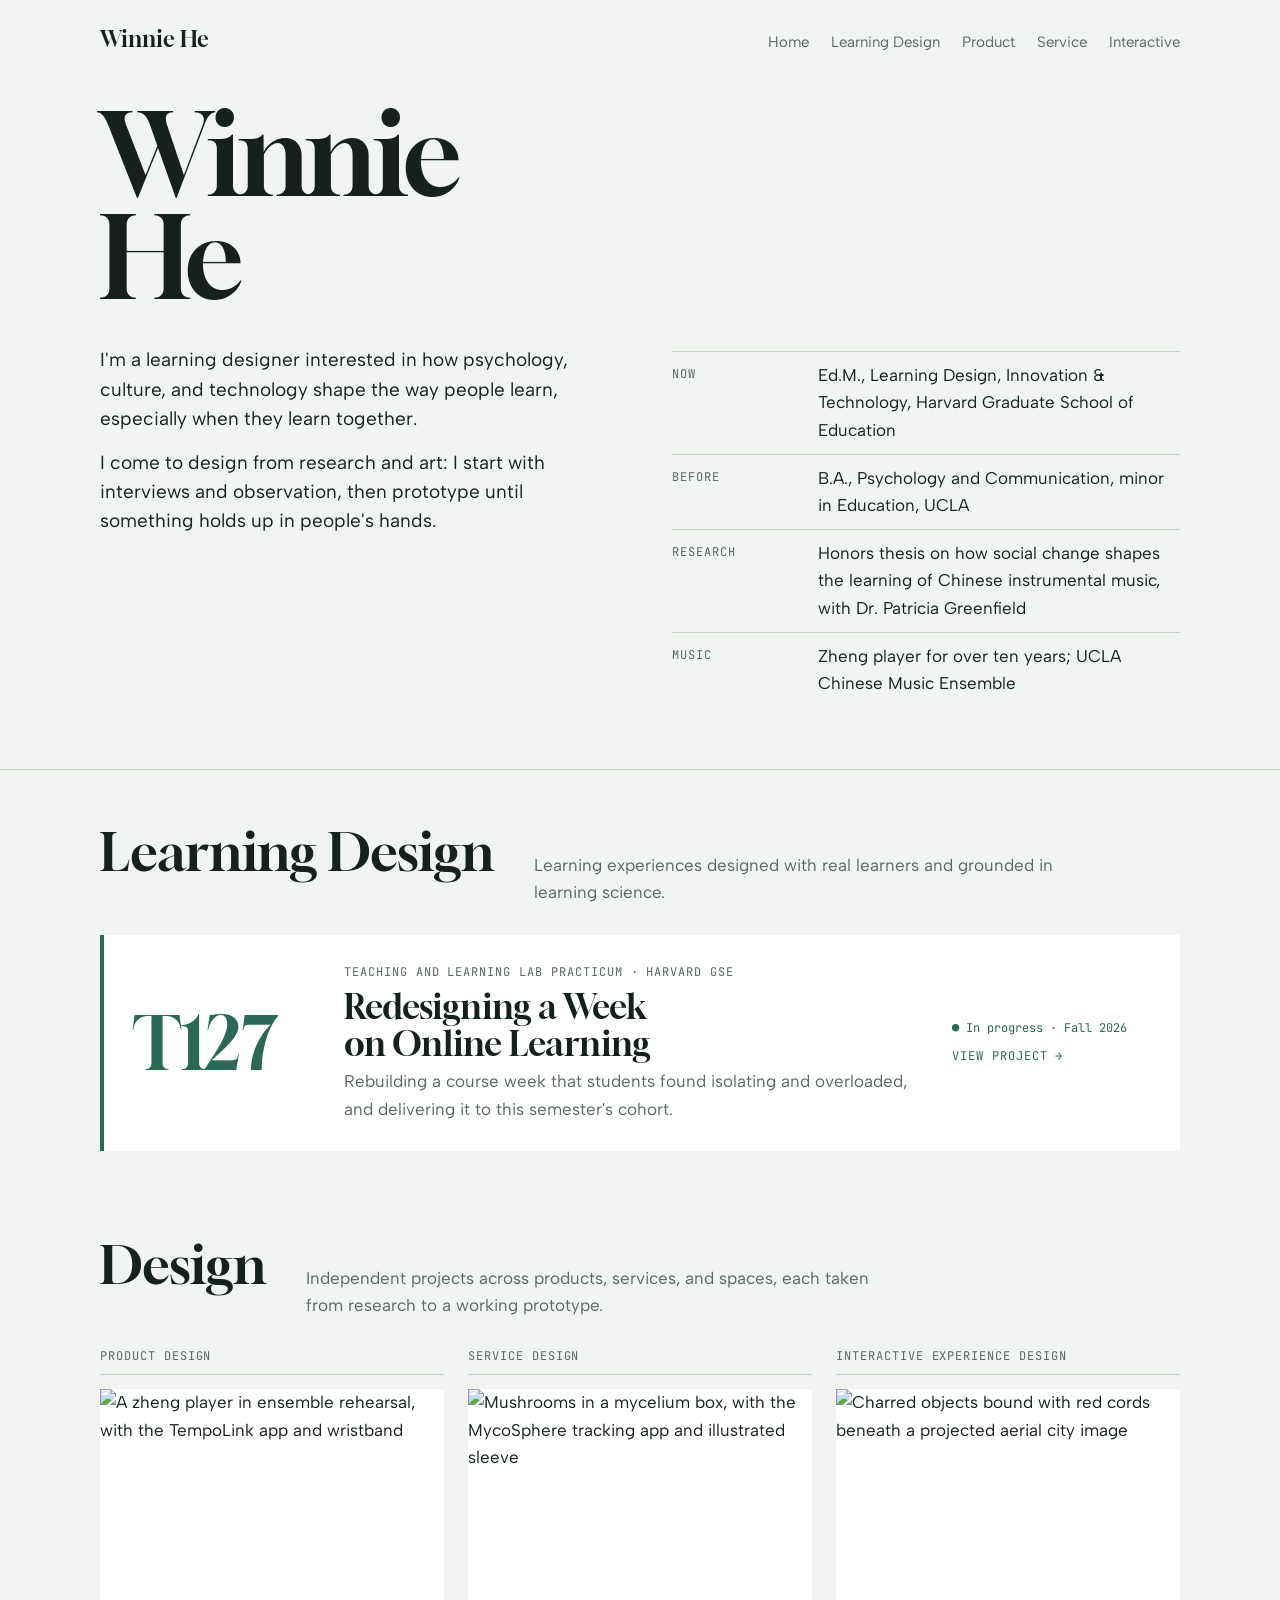
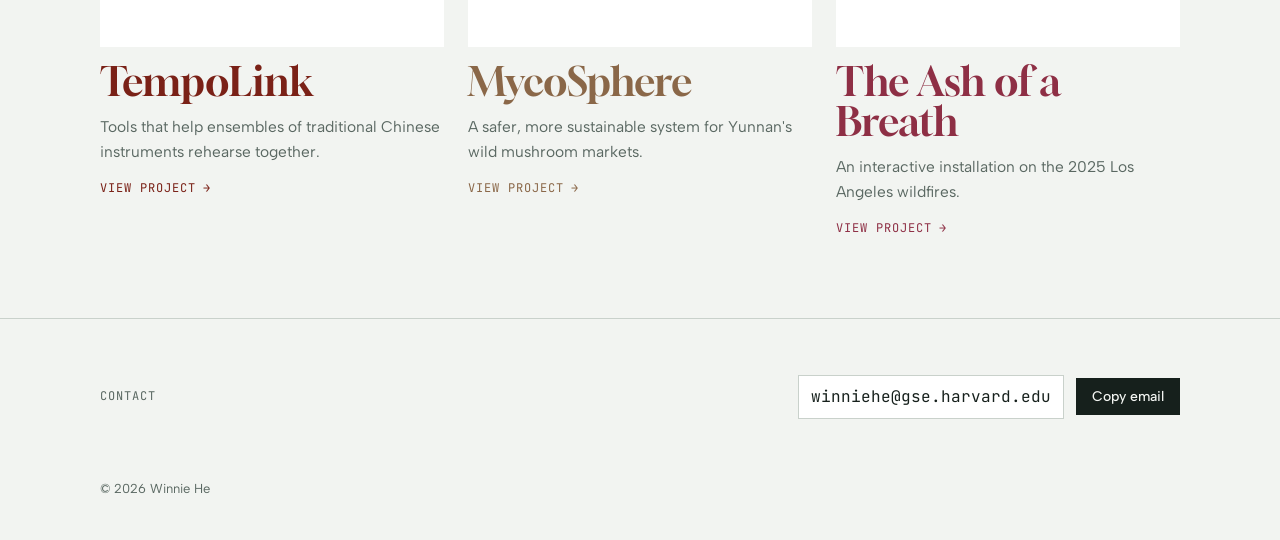
==== index.html @ 7142390e "Add files via upload" ====
<!doctype html>
<html lang="en">
<head>
<meta charset="utf-8">
<meta name="viewport" content="width=device-width, initial-scale=1, viewport-fit=cover">
<title>Winnie He</title>
<meta name="claude:viewport-fit-sides" content="cover">
<link rel="preconnect" href="https://fonts.googleapis.com">
<link rel="preconnect" href="https://fonts.gstatic.com" crossorigin>
<link rel="stylesheet" href="https://fonts.googleapis.com/css2?family=Gloock&family=Albert+Sans:ital,wght@0,400;0,500;0,600;1,400&family=JetBrains+Mono:wght@400;500&display=swap">
<style>body{margin:0} [hidden]{display:none!important}</style>
<style>
/* Layout: home = small headshot beside the name, intro in two columns, then three project tiles; each tile opens its own project page (hash views). */
:root {
  --bg: #F2F4F1;
  --surface: #FFFFFF;
  --fg: #16201C;
  --muted: #5A6862;
  --line: #C9D1CB;
  --accent: #2C6857;
  --rose: #8C3A2C;
  --tempo: #7A2117;
  --ash: #8E2F45;
  --myco: #8A6748;
  --display: "Gloock", "Bodoni 72", Didot, Georgia, serif;
  --body: "Albert Sans", "Helvetica Neue", Arial, sans-serif;
  --mono: "JetBrains Mono", ui-monospace, Menlo, monospace;
  --cjk: "Noto Serif SC", "Songti SC", "STSong", serif;
}
@media (prefers-color-scheme: dark) {
  :root:not([data-theme="light"]) {
    --bg: #111614; --surface: #18201D; --fg: #E5EBE7; --muted: #9AA8A1; --line: #34413B;
    --accent: #7DC2AA; --rose: #D98A74; --tempo: #E0806F; --ash: #E08AA0; --myco: #D2AE8C; color-scheme: dark;
  }
}
:root[data-theme="dark"] {
  --bg: #111614; --surface: #18201D; --fg: #E5EBE7; --muted: #9AA8A1; --line: #34413B;
  --accent: #7DC2AA; --rose: #D98A74; --tempo: #E0806F; --ash: #E08AA0; --myco: #D2AE8C; color-scheme: dark;
}
* { box-sizing: border-box; }
body { background: var(--bg); color: var(--fg); font-family: var(--body); font-size: 17px; line-height: 1.6; -webkit-font-smoothing: antialiased; }
a { color: inherit; text-decoration-color: var(--line); text-underline-offset: 3px; }
a:hover { text-decoration-color: currentColor; }
:focus-visible { outline: 2px solid var(--accent); outline-offset: 3px; border-radius: 2px; }
img { display: block; max-width: 100%; }
.wrap { max-width: 1160px; margin: 0 auto; padding-left: max(16px, env(safe-area-inset-left, 0px)); padding-right: max(16px, env(safe-area-inset-right, 0px)); }
@media (min-width: 720px) { .wrap { padding-left: max(40px, env(safe-area-inset-left, 0px)); padding-right: max(40px, env(safe-area-inset-right, 0px)); } }
.wrap.wide { max-width: 1440px; }
.label { font-family: var(--mono); font-size: 12px; letter-spacing: .08em; text-transform: uppercase; color: var(--muted); }
.tempo { --case: var(--tempo); }
.ash { --case: var(--ash); }
.myco { --case: var(--myco); }

header.top { padding-block: 22px; }
header.top .wrap { display: flex; justify-content: space-between; align-items: baseline; gap: 16px; flex-wrap: wrap; }
.mark { font-family: var(--display); font-size: 22px; text-decoration: none; }
nav { display: flex; gap: 22px; flex-wrap: wrap; }
nav a { font-size: 15px; text-decoration: none; color: var(--muted); }
nav a:hover { color: var(--fg); }

/* ---------- home ---------- */
.intro { padding-block: 24px 72px; }
.name-row { --h1: clamp(56px, 11vw, 112px); display: flex; align-items: center; gap: clamp(18px, 3vw, 36px); }
.name-row h1 { font-size: var(--h1); }
.intro-grid { display: grid; grid-template-columns: 1fr; gap: 8px 64px; margin-top: 36px; }
@media (min-width: 900px) { .intro-grid { grid-template-columns: 1fr 1fr; align-items: start; } }
.intro-grid > * { min-width: 0; }
h1 { font-family: var(--display); font-weight: 400; font-size: clamp(56px, 11vw, 112px); line-height: .92; letter-spacing: -.02em; margin: 0; }
.bio { margin: 0; max-width: 56ch; font-size: 19px; line-height: 1.55; }
.bio p { margin: 0 0 14px; }
.facts-mini { list-style: none; padding: 0; margin: 6px 0 0; display: grid; gap: 10px; max-width: 620px; }
.facts-mini li { display: grid; grid-template-columns: 1fr; gap: 2px; padding-top: 10px; border-top: 1px solid var(--line); }
@media (min-width: 600px) { .facts-mini li { grid-template-columns: 130px 1fr; gap: 16px; } }
.facts-mini .label { padding-top: 3px; }

.projects { padding-block: 56px 80px; border-top: 1px solid var(--line); }
.projects + .projects { border-top: 0; padding-top: 8px; }
.group-head { display: grid; grid-template-columns: 1fr; gap: 6px 40px; margin-bottom: 28px; align-items: baseline; }
@media (min-width: 900px) { .group-head { grid-template-columns: auto 1fr; } }
.gh { font-family: var(--display); font-weight: 400; font-size: clamp(36px, 5vw, 52px); line-height: 1; margin: 0; }
.group-head p { margin: 0; color: var(--muted); max-width: 52ch; }
.cat { font-family: var(--mono); font-size: 12px; letter-spacing: .08em; text-transform: uppercase; color: var(--muted); padding-bottom: 8px; border-bottom: 1px solid var(--line); }
.ld { --case: var(--accent); }
.ld-card { --case: var(--accent); display: grid; grid-template-columns: 1fr; gap: 14px 32px; padding: 28px; background: var(--surface); border-left: 4px solid var(--accent); text-decoration: none; }
@media (min-width: 900px) { .ld-card { grid-template-columns: 180px 1fr 200px; align-items: center; } }
.ld-code { font-family: var(--display); font-size: clamp(48px, 6vw, 72px); line-height: 1; color: var(--accent); }
.ld-main { display: flex; flex-direction: column; gap: 6px; min-width: 0; }
.ld-title { font-family: var(--display); font-size: clamp(26px, 3vw, 34px); line-height: 1.1; text-wrap: balance; }
.ld-sub { color: var(--muted); max-width: 56ch; }
.ld-side { display: flex; flex-direction: column; gap: 8px; }
.ld-card .go { font-family: var(--mono); font-size: 12px; letter-spacing: .08em; text-transform: uppercase; color: var(--accent); }
.ld-card:hover .ld-title { text-decoration: underline; text-decoration-thickness: 1px; text-underline-offset: 5px; }
.status { font-family: var(--mono); font-size: 12px; color: var(--accent); }
.deliv { display: grid; grid-template-columns: 1fr; gap: 12px; margin: 0 0 56px; }
@media (min-width: 720px) { .deliv { grid-template-columns: repeat(3, 1fr); } }
.deliv div { background: var(--surface); border-top: 3px solid var(--accent); padding: 20px; }
.deliv b { display: block; font-family: var(--display); font-weight: 400; font-size: 24px; margin: 4px 0 6px; }
.deliv p { margin: 0; color: var(--muted); font-size: 15px; }
.posts { list-style: none; padding: 0; margin: 16px 0 0; display: grid; gap: 0; border-top: 1px solid var(--line); max-width: 760px; }
.posts li { display: grid; grid-template-columns: 1fr; gap: 4px 20px; padding-block: 16px; border-bottom: 1px solid var(--line); align-items: baseline; }
@media (min-width: 720px) { .posts li { grid-template-columns: 130px 1fr auto; } }
.post-title { font-weight: 500; }
.post-link { font-weight: 500; color: var(--accent); white-space: nowrap; }
.post-link.pending { color: var(--muted); font-weight: 400; font-size: 14px; }
.post-cards { display: grid; grid-template-columns: repeat(auto-fit, minmax(230px, 1fr)); gap: 16px; max-width: 1040px; }
.essay { max-width: 66ch; font-size: 18px; line-height: 1.7; }
.essay p { margin: 0 0 20px; }
.post-card { display: flex; flex-direction: column; gap: 10px; padding: 22px; background: var(--surface); border-top: 3px solid var(--accent); text-decoration: none; min-width: 0; }
.pc-title { font-family: var(--display); font-size: 24px; line-height: 1.2; text-wrap: balance; }
.pc-go { margin-top: auto; padding-top: 6px; font-family: var(--mono); font-size: 12px; letter-spacing: .08em; text-transform: uppercase; color: var(--accent); }
.post-card:hover .pc-title { text-decoration: underline; text-decoration-thickness: 1px; text-underline-offset: 4px; }
.table-wrap { overflow-x: auto; margin: 6px 0 16px; max-width: 820px; }
.tbl { width: 100%; border-collapse: collapse; font-size: 15.5px; }
.tbl th { text-align: left; font-family: var(--mono); font-weight: 500; font-size: 11.5px; letter-spacing: .08em; text-transform: uppercase; color: var(--muted); padding: 8px 12px 8px 0; border-bottom: 1px solid var(--fg); }
.tbl td { padding: 10px 16px 10px 0; border-bottom: 1px solid var(--line); vertical-align: top; }
.tbl td:last-child { padding-right: 0; }
.tbl tr.total td { font-weight: 600; border-bottom: 0; }
.tbl td:nth-child(2) { font-variant-numeric: tabular-nums; }
.quote { font-family: var(--display); font-size: clamp(22px, 2.6vw, 28px); line-height: 1.35; margin: 8px 0 18px; max-width: 34ch; color: var(--accent); }
.tiles { display: grid; grid-template-columns: 1fr; gap: 28px; }
@media (min-width: 720px) { .tiles { grid-template-columns: repeat(3, 1fr); gap: 24px; } }
.tile { text-decoration: none; display: flex; flex-direction: column; gap: 14px; min-width: 0; }
.tile .ph { overflow: hidden; background: var(--surface); }
.tile img { width: 100%; aspect-ratio: 4 / 3; object-fit: cover; transition: transform .5s ease; }
.tile:hover img { transform: scale(1.03); }
.tile h2 { font-family: var(--display); font-weight: 400; font-size: clamp(30px, 3.4vw, 40px); line-height: 1; margin: 0; color: var(--case); }
.tile p { margin: 0; color: var(--muted); font-size: 15.5px; }
.tile .go { font-family: var(--mono); font-size: 12px; letter-spacing: .08em; text-transform: uppercase; color: var(--case); }

.contact { padding-block: 56px 40px; border-top: 1px solid var(--line); }
.contact .wrap { display: flex; flex-wrap: wrap; justify-content: space-between; align-items: center; gap: 16px; }
.mail { display: flex; flex-wrap: wrap; align-items: center; gap: 12px; }
.mail code { font-family: var(--mono); font-size: 16px; user-select: all; background: var(--surface); padding: 8px 12px; border: 1px solid var(--line); overflow-wrap: anywhere; }
button.copy { font: 500 14px var(--body); color: var(--bg); background: var(--fg); border: 0; padding: 10px 16px; cursor: pointer; }
button.copy:hover { background: var(--accent); }
footer { padding-block: 20px 40px; color: var(--muted); font-size: 13px; }

/* ---------- project pages ---------- */
.project { padding-block: 8px 72px; }
.back { display: inline-block; margin-bottom: 28px; font-size: 15px; color: var(--muted); text-decoration: none; }
.back:hover { color: var(--fg); }
.p-head { display: grid; grid-template-columns: 1fr; gap: 24px; margin-bottom: 36px; }
@media (min-width: 900px) { .p-head { grid-template-columns: 1.3fr 1fr; gap: 56px; align-items: end; } }
.p-head h2 { font-family: var(--display); font-weight: 400; font-size: clamp(52px, 9vw, 100px); line-height: .95; letter-spacing: -.01em; margin: 0 0 18px; color: var(--case); }
.p-head .lede { font-size: 21px; line-height: 1.45; margin: 0; max-width: 36ch; text-wrap: balance; }
.meta { display: grid; grid-template-columns: 1fr 1fr; gap: 16px 24px; margin: 0; }
.meta div { border-top: 1px solid var(--line); padding-top: 10px; }
.meta dt { font-family: var(--mono); font-size: 11.5px; letter-spacing: .08em; text-transform: uppercase; color: var(--muted); }
.meta dd { margin: 2px 0 0; font-size: 15.5px; }
.cover { margin: 0 0 56px; }
.cover img { width: 100%; aspect-ratio: 16 / 9; object-fit: cover; }
.chapter { display: grid; grid-template-columns: 1fr; gap: 20px; padding-block: 36px; border-top: 1px solid var(--line); }
@media (min-width: 900px) { .chapter { grid-template-columns: 220px 1fr; gap: 40px; } }
.chapter h3 { font-family: var(--mono); font-weight: 500; font-size: 13px; letter-spacing: .08em; text-transform: uppercase; color: var(--case); margin: 4px 0 0; }
.chapter .body { min-width: 0; }
.chapter p { margin: 0 0 14px; max-width: 64ch; }
.chapter ul { margin: 0 0 14px; padding-left: 20px; max-width: 64ch; }
.chapter li { margin-bottom: 6px; }
.figs { display: grid; grid-template-columns: 1fr; gap: 12px; margin-top: 20px; }
@media (min-width: 640px) { .figs.two { grid-template-columns: 1fr 1fr; } }
.figs figure { margin: 0; min-width: 0; }
.figs img { width: 100%; height: auto; background: var(--surface); }
.figs figcaption { font-size: 13px; color: var(--muted); margin-top: 6px; }
.spreads { display: grid; gap: clamp(12px, 2vw, 24px); margin: 0 calc(-1 * clamp(0px, 3vw, 40px)); }
.spread { display: block; padding: 0; border: 0; background: var(--surface); cursor: zoom-in; box-shadow: 0 1px 0 var(--line); }
.spread img { width: 100%; height: auto; }
.zoom-hint { margin: 14px 0 48px; font-size: 13px; color: var(--muted); }
.lightbox { position: fixed; inset: 0; z-index: 50; background: rgba(10, 14, 12, .94); overflow: auto; cursor: zoom-out;
  padding: max(16px, env(safe-area-inset-top, 0px)) max(16px, env(safe-area-inset-right, 0px)) max(16px, env(safe-area-inset-bottom, 0px)) max(16px, env(safe-area-inset-left, 0px)); }
.lightbox img { display: block; width: auto; max-width: none; height: auto; min-width: 100%; margin: 0 auto; }
@media (min-width: 1400px) { .lightbox img { min-width: 0; max-width: 100%; } }
.lightbox .close { position: fixed; top: calc(12px + env(safe-area-inset-top, 0px)); right: calc(12px + env(safe-area-inset-right, 0px)); font: 500 14px var(--body); color: #fff; background: rgba(255,255,255,.12); border: 0; padding: 8px 14px; cursor: pointer; }
.next { display: flex; justify-content: space-between; gap: 16px; flex-wrap: wrap; padding-top: 32px; border-top: 1px solid var(--line); }
.next a { text-decoration: none; }
.next .label { display: block; }
.next b { font-family: var(--display); font-weight: 400; font-size: 28px; color: var(--case); }
.more { display: inline-block; margin-top: 4px; font-weight: 500; color: var(--case); }
</style>
</head>
<body>
<header class="top">
  <div class="wrap">
    <a class="mark" href="#home">Winnie He</a>
    <nav aria-label="Sections">
      <a href="#home">Home</a>
      <a href="#t127">Learning Design</a>
      <a href="tempolink.html">Product</a>
      <a href="mycosphere.html">Service</a>
      <a href="ash.html">Interactive</a>
    </nav>
  </div>
</header>

<main>
<!-- HOME -->
<div data-view="home">
  <section class="intro">
    <div class="wrap">
      <div class="name-row">
        <h1>Winnie<br>He</h1>
      </div>
      <div class="intro-grid">
        <div class="bio">
          <p>I'm a learning designer interested in how psychology, culture, and technology shape the way people learn, especially when they learn together.</p>
          <p>I come to design from research and art: I start with interviews and observation, then prototype until something holds up in people's hands.</p>
        </div>
        <ul class="facts-mini">
          <li><span class="label">Now</span><span>Ed.M., Learning Design, Innovation &amp; Technology, Harvard Graduate School of Education</span></li>
          <li><span class="label">Before</span><span>B.A., Psychology and Communication, minor in Education, UCLA</span></li>
          <li><span class="label">Research</span><span>Honors thesis on how social change shapes the learning of Chinese instrumental music, with Dr. Patricia Greenfield</span></li>
          <li><span class="label">Music</span><span>Zheng player for over ten years; UCLA Chinese Music Ensemble</span></li>
        </ul>
      </div>
    </div>
  </section>

  <section class="projects" id="learning">
    <div class="wrap">
      <div class="group-head">
        <h2 class="gh">Learning Design</h2>
        <p>Learning experiences designed with real learners and grounded in learning science.</p>
      </div>
      <a class="ld-card" href="#t127">
        <span class="ld-code">T127</span>
        <span class="ld-main">
          <span class="label">Teaching and Learning Lab Practicum · Harvard GSE</span>
          <span class="ld-title">Redesigning a Week on Online Learning</span>
          <span class="ld-sub">Rebuilding a course week that students found isolating and overloaded, and delivering it to this semester's cohort.</span>
        </span>
        <span class="ld-side"><span class="status">● In progress · Fall 2026</span><span class="go">View project →</span></span>
      </a>
    </div>
  </section>

  <section class="projects" id="design">
    <div class="wrap">
      <div class="group-head">
        <h2 class="gh">Design</h2>
        <p>Independent projects across products, services, and spaces, each taken from research to a working prototype.</p>
      </div>
      <div class="tiles">
        <a class="tile tempo" href="tempolink.html">
          <span class="cat">Product Design</span>
          <div class="ph"><img src="img/card-tempo.jpg" alt="A zheng player in ensemble rehearsal, with the TempoLink app and wristband"></div>
          <h2>TempoLink</h2>
          <p>Tools that help ensembles of traditional Chinese instruments rehearse together.</p>
          <span class="go">View project →</span>
        </a>
        <a class="tile myco" href="mycosphere.html">
          <span class="cat">Service Design</span>
          <div class="ph"><img src="img/card-myco.jpg" alt="Mushrooms in a mycelium box, with the MycoSphere tracking app and illustrated sleeve"></div>
          <h2>MycoSphere</h2>
          <p>A safer, more sustainable system for Yunnan's wild mushroom markets.</p>
          <span class="go">View project →</span>
        </a>
        <a class="tile ash" href="ash.html">
          <span class="cat">Interactive Experience Design</span>
          <div class="ph"><img src="img/card-ash.jpg" alt="Charred objects bound with red cords beneath a projected aerial city image"></div>
          <h2>The Ash of a Breath</h2>
          <p>An interactive installation on the 2025 Los Angeles wildfires.</p>
          <span class="go">View project →</span>
        </a>
      </div>
    </div>
  </section>
</div>

<!-- T127 -->
<article class="project ld" data-view="t127" hidden>
  <div class="wrap">
    <a class="back" href="#home">← All projects</a>
    <div class="p-head">
      <div>
        <span class="label">Learning Design · T127 Teaching and Learning Lab Practicum</span>
        <h2 style="margin-top:12px">Redesigning a Week on Online Learning</h2>
        <p class="lede">Rebuilding a course week that past students found isolating and overloaded, then delivering it to this semester's cohort.</p>
      </div>
      <dl class="meta">
        <div><dt>Partner</dt><dd>Bill Wisser, Director, HGSE Teaching and Learning Lab</dd></div>
        <div><dt>Status</dt><dd>In progress, Fall 2026</dd></div>
        <div><dt>My focus</dt><dd>Learning design and user research</dd></div>
        <div><dt>Frameworks</dt><dd>Backward design, Community of Inquiry</dd></div>
      </dl>
    </div>

    <div class="deliv" aria-label="Capstone components">
      <div><span class="label">Capstone product</span><b>Coming December</b><p>The redesigned week as delivered to students.</p></div>
      <div><span class="label">Written analysis</span><b>Coming December</b><p>Audience, outcomes, design process, theory, and assessment plan.</p></div>
      <div><span class="label">Gallery walk</span><b>Coming December</b><p>A short public presentation of the work.</p></div>
    </div>

    <section class="chapter">
      <h3>The problem</h3>
      <div class="body">
        <p>T127 is a practicum in learning design. One of its weeks, on designing for online learning, runs fully online and asynchronous. Feedback from past students was consistent: the week didn't support learning in community, and its tasks took far longer than expected. Our team was asked to redesign it and deliver the new version this semester.</p>
      </div>
    </section>

    <section class="chapter">
      <h3>Research</h3>
      <div class="body">
        <p>Before changing anything, I interviewed three learning designers: the week's original designer, a learning designer with a background in learning analytics and AI, and a designer who leads first meetings with faculty.</p>
        <ul>
          <li>The original design assumed students had more time than they did. Several layers of design and reflection stacked into overload, even though each one had a reason to be there.</li>
          <li>Backward design works as a home base: start from outcomes, map activities back to them, and cut what doesn't serve them. More work is not more rigor.</li>
          <li>Our learners are adults with jobs and families, so workload and cognitive load are design decisions from the first draft.</li>
          <li>Build a workable first version with the learning goal as the north star, then add layers.</li>
        </ul>
      </div>
    </section>

    <section class="chapter" id="audience-link">
      <h3>Audience analysis</h3>
      <div class="body">
        <div class="post-cards">
          <a class="post-card" href="#t127-audience">
            <span class="label">Design document</span>
            <span class="pc-title">Who this week is for, and what that means for the design</span>
            <span class="pc-go">Read →</span>
          </a>
        </div>
      </div>
    </section>

    <section class="chapter" id="documents">
      <h3>Project documents</h3>
      <div class="body">
        <p>Working documents from the team's shared course site. Opening them requires a Harvard login.</p>
        <ul class="posts">
          <li>
            <span class="label">Charter</span>
            <span class="post-title">Digital Learning Week Project Charter</span>
            <a class="post-link" href="https://hu.sharepoint.com/:w:/r/sites/T127Fall26/_layouts/15/Doc.aspx?sourcedoc=%7B1F0F2C24-C784-4703-BD42-4834E50800F6%7D&amp;file=T127%20Digital%20Learning%20Week%20Project%20Charter.docx&amp;action=default&amp;mobileredirect=true" target="_blank" rel="noopener">Open ↗</a>
          </li>
          <li>
            <span class="label">Design</span>
            <span class="post-title">Flow of Learning</span>
            <a class="post-link" href="https://hu.sharepoint.com/:w:/r/sites/T127Fall26/_layouts/15/Doc.aspx?sourcedoc=%7BABB16300-E840-44A1-B2CE-820667F26F1A%7D&amp;file=Flow%20of%20Learning.docx&amp;fromShare=true&amp;action=default&amp;mobileredirect=true" target="_blank" rel="noopener">Open ↗</a>
          </li>
          <li>
            <span class="label">Process</span>
            <span class="post-title">Redesign Rolling Agenda</span>
            <a class="post-link" href="https://hu.sharepoint.com/:w:/r/sites/T127Fall26/_layouts/15/Doc.aspx?sourcedoc=%7B8DB93B89-CF27-4F6C-84A2-28B10AB26090%7D&amp;file=T127%20Redesign%20Rolling%20Agenda%20Fall%2026.docx&amp;action=default&amp;mobileredirect=true" target="_blank" rel="noopener">Open ↗</a>
          </li>
        </ul>
      </div>
    </section>

    <section class="chapter" id="reflections">
      <h3>Reflective posts</h3>
      <div class="body">
        <div class="post-cards">
          <a class="post-card" href="https://docs.google.com/document/d/1HExhpw1SzUzSwxORUlbVFDjFrxBkDbgep9gOI4eu7BY/edit?tab=t.0" target="_blank" rel="noopener">
            <span class="label">Reflective Post 1 · Sep 2026</span>
            <span class="pc-title">Designing “learning to drive” through constructionism</span>
            <span class="pc-go">Read ↗</span>
          </a>
          <a class="post-card" href="https://docs.google.com/document/d/1x589tGr-N7tZaMbv5h8p2p5WW-Zu-D6udyXRt8vTvkg/edit?tab=t.0" target="_blank" rel="noopener">
            <span class="label">Reflective Post 2 · Oct 2026</span>
            <span class="pc-title">Every activity needs a purpose, and the week still has to fit</span>
            <span class="pc-go">Read ↗</span>
          </a>
          <a class="post-card" href="#t127-post3">
            <span class="label">Reflective Post 3 · Nov 2026</span>
            <span class="pc-title">When the design met the learners</span>
            <span class="pc-go">Read →</span>
          </a>
        </div>
      </div>
    </section>

    <section class="chapter">
      <h3>Next</h3>
      <div class="body">
        <p>The redesigned week went live on Canvas in late October and the in-person session ran on October 29. We're now evaluating it against the two original pain points, community and workload, alongside the three learning objectives. This page will be updated with the product, the written analysis, and results.</p>
      </div>
    </section>

    <div class="next tempo"><span></span><a href="tempolink.html"><span class="label">Next project</span><b>TempoLink →</b></a></div>
  </div>
</article>

<!-- T127 REFLECTIVE POST 3 -->
<article class="project ld" data-view="t127-post3" hidden>
  <div class="wrap">
    <a class="back" href="#t127">← Back to the T127 project</a>
    <div class="p-head">
      <div>
        <span class="label">T127 · Reflective Post 3 · November 2026</span>
        <h2 style="margin-top:12px">When the Design Met the Learners</h2>
      </div>
    </div>
    <div class="essay">
      <p>On October 29, the week our team redesigned finally ran with real students. In my last post, I wrote about learning to treat every activity as a trade-off between a learning goal and students' limited time. This week, the student feedback showed me which of our trade-offs held up and which didn't.</p>
      <p>The first surprise was the pre-work. To lighten the workload, we moved the course analysis into an online pre-work module on Canvas, and we quietly assumed everyone would complete it before class. Many didn't. In our debrief, Bill pointed out that nothing held students accountable, and some students arrived underprepared and confused. Looking back, we should have caught this when we planned our assessment. A short formative check on the pre-work, such as a quiz that asks students to apply the Community of Inquiry model to the course they analyzed, would have shown students what to focus on and shown us who was ready before class began. I want to keep that check small, though. One added only for compliance would become the kind of busywork we set out to remove.</p>
      <p>The second surprise came from the data. Only 3 of 12 students chose the redesign activity as the most helpful part of the week. Course analysis was chosen most often, followed by reflecting on their own past online learning experiences. That surprised me, because we had built the week around the redesign activity. The feedback suggests why it fell short: students felt rushed, the context cards had too much detail, and groups had little chance to hear each other's ideas. We had trimmed the activity to fit the class session, but it still asked for more than the time allowed.</p>
      <p>The moment that stuck with me most was the Duolingo Chess example. We hoped students would notice that different levels are designed differently, and that this kind of personalization is possible because the course is online. But we never told students which levels to compare, so most of them didn't reach that conclusion. It reminded me of my first reflective post, when my group struggled to teach driving through constructionism without giving learners any rules. If we want learners to discover something, the design has to lead them toward it. Discovery still needs structure.</p>
      <p>What humbles me most is who we were as designers. Maeghan and I are T127 students ourselves. We sit in the same classroom, carry the same workload, and know this course from the inside. It's hard to imagine designers closer to their learners than that, and we still couldn't predict how our classmates would respond. I think being insiders even made some things harder to see. As co-designers, we cared deeply about this week, so finishing the pre-work felt obvious to us. Our classmates met it as one more task in an already busy week. Being close to your learners is still different from being them.</p>
      <p>For the next iteration, we're planning to keep the course analysis, add a small formative check on the pre-work, add short report-outs so groups can learn from one another, and reframe the redesign activity around an authentic task: converting a residential course to online, using the faculty workbook that Teaching and Learning Lab designers actually use.</p>
      <p>This is why I now see practice and iteration as part of the design itself. No amount of planning could have told us what one class session did. Every assumption we made about students' time, motivation, and attention was tested the moment real learners showed up, and each round of feedback shows us something we couldn't see from our side of the table. A design gets better through those rounds, one version at a time.</p>
    </div>
    <div class="next ld"><span></span><a href="#t127"><span class="label">Back to</span><b>Redesigning a Week on Online Learning →</b></a></div>
  </div>
</article>

<!-- T127 AUDIENCE ANALYSIS -->
<article class="project ld" data-view="t127-audience" hidden>
  <div class="wrap">
    <a class="back" href="#t127">← Back to the T127 project</a>
    <div class="p-head">
      <div>
        <span class="label">T127 · Audience analysis</span>
        <h2 style="margin-top:12px">Who This Week Is For</h2>
        <p class="lede">An analysis of the learners in T127's "Designing for Learning Online" week, and how what we learned about them shaped the redesign.</p>
      </div>
      <dl class="meta">
        <div><dt>Learners</dt><dd>Graduate students in T127, Teaching and Learning Lab Practicum, Harvard GSE</dd></div>
        <div><dt>Context</dt><dd>Week 9 of a semester-long learning design course</dd></div>
        <div><dt>Sources</dt><dd>Past student feedback, the original week's materials, interviews with three HGSE learning designers</dd></div>
        <div><dt>Authors</dt><dd>Winnie He, with Maeghan Grady</dd></div>
      </dl>
    </div>

    <section class="chapter">
      <h3>Who the learners are</h3>
      <div class="body">
        <p>T127 students are graduate students at HGSE learning to design learning experiences. Most are adults, and many come in with professional experience as teachers, designers, or education staff. They take T127 alongside a full course load, and often alongside jobs, assistantships, and family responsibilities.</p>
        <p>By Week 9 they share a common foundation from the course: major learning theories, backward design, and practice designing with peers in class. What they bring unevenly is experience designing for online settings. Nearly all have taken online courses as learners, but far fewer have built one.</p>
      </div>
    </section>

    <section class="chapter">
      <h3>The original week, from their side</h3>
      <div class="body">
        <p>The week ran fully online and asynchronous, with no class meeting. Its own checklist estimated about six hours of work:</p>
        <div class="table-wrap">
          <table class="tbl">
            <thead><tr><th>Task</th><th>Estimated time</th></tr></thead>
            <tbody>
              <tr><td>Introduction video</td><td>7 min</td></tr>
              <tr><td>Readings on online learning frameworks</td><td>1 hr</td></tr>
              <tr><td>Explore and critique an online course in Miro</td><td>2 hr</td></tr>
              <tr><td>Design activity with a group, posted to Padlet</td><td>2.5 hr</td></tr>
              <tr><td>Reflection in Harmonize</td><td>30 min</td></tr>
              <tr class="total"><td>Total</td><td>≈ 6 hr</td></tr>
            </tbody>
          </table>
        </div>
        <p>The design activity was synchronous: groups had to find a meeting time on their own in a week with no scheduled class.</p>
      </div>
    </section>

    <section class="chapter">
      <h3>Needs and pain points</h3>
      <div class="body">
        <ul>
          <li><strong>Learning in community.</strong> Past students said the week felt isolating. For a cohort used to designing together in class, an asynchronous week removed the part of the course they valued most.</li>
          <li><strong>Time.</strong> Students reported the tasks took longer than expected. The original designer noted the week assumed more time and commitment than students had.</li>
          <li><strong>Cognitive load.</strong> Several layers of design and reflection stacked on top of each other. Each had a purpose, but together they were hard to hold at once.</li>
          <li><strong>Clarity.</strong> Students needed clearer steps and materials in advance so they could move through the work without guessing.</li>
          <li><strong>Relevance.</strong> Adult learners engage more when work connects to their own experience, here their own frustrations with online courses.</li>
        </ul>
      </div>
    </section>

    <section class="chapter">
      <h3>Implications for the design</h3>
      <div class="body">
        <div class="table-wrap">
          <table class="tbl">
            <thead><tr><th>What we learned</th><th>Design decision</th></tr></thead>
            <tbody>
              <tr><td>Students missed learning together</td><td>Moved from fully asynchronous to residential: online pre-work on Canvas plus an in-person class session</td></tr>
              <tr><td>Too many tasks for the time available</td><td>Consolidated the learning objectives to three (analyze, evaluate, propose and justify) and cut activities that didn't serve them, including the Jigsaw</td></tr>
              <tr><td>Group work was hard to schedule</td><td>Moved the core design activity into class time, so no outside coordination is needed</td></tr>
              <tr><td>Students needed clear steps</td><td>Pre-work built around a structured course analysis worksheet, posted in advance</td></tr>
              <tr><td>Their own online experience is a resource</td><td>Pre-work asks students to analyze a real online course before class, then apply it in the ReDesign Activity</td></tr>
              <tr><td>Feedback should be usable</td><td>A short post-class survey with one effectiveness rating per learning objective</td></tr>
            </tbody>
          </table>
        </div>
      </div>
    </section>

    <section class="chapter">
      <h3>Limits</h3>
      <div class="body">
        <p>This analysis draws on past feedback and expert interviews rather than a survey of this semester's cohort, so it describes the audience as a group. The post-class survey is our first direct check on whether the redesign fits this year's students.</p>
      </div>
    </section>

    <div class="next ld"><span></span><a href="#t127"><span class="label">Back to</span><b>Redesigning a Week on Online Learning →</b></a></div>
  </div>
</article>






</main>

<section class="contact">
  <div class="wrap">
    <span class="label">Contact</span>
    <div class="mail">
      <code id="email">winniehe@gse.harvard.edu</code>
      <button class="copy" id="copyBtn" type="button">Copy email</button>
    </div>
  </div>
</section>
<div class="lightbox" id="lightbox" hidden><button class="close" type="button" id="lbClose">Close</button><img id="lbImg" alt=""></div>
<footer><div class="wrap">© 2026 Winnie He</div></footer>

<script>
(function () {
  const views = document.querySelectorAll('[data-view]');
  function show() {
    const id = (location.hash || '#home').slice(1);
    const target = document.querySelector('[data-view="' + id + '"]') ? id : 'home';
    views.forEach(v => { v.hidden = v.dataset.view !== target; });
    window.scrollTo(0, 0);
  }
  window.addEventListener('hashchange', show);
  show();

  const lb = document.getElementById('lightbox'), lbImg = document.getElementById('lbImg');
  document.querySelectorAll('.spread').forEach(b => b.addEventListener('click', () => {
    const im = b.querySelector('img'); lbImg.src = im.src; lbImg.alt = im.alt; lb.hidden = false; document.body.style.overflow = 'hidden'; lb.scrollTop = 0;
  }));
  const closeLb = () => { lb.hidden = true; lbImg.removeAttribute('src'); document.body.style.overflow = ''; };
  lb.addEventListener('click', closeLb);
  document.addEventListener('keydown', e => { if (e.key === 'Escape' && !lb.hidden) closeLb(); });
  window.addEventListener('hashchange', () => { if (!lb.hidden) closeLb(); });

  const btn = document.getElementById('copyBtn');
  const email = document.getElementById('email');
  btn.addEventListener('click', () => {
    const done = () => { btn.textContent = 'Copied'; setTimeout(() => btn.textContent = 'Copy email', 1600); };
    const fallback = () => { const r = document.createRange(); r.selectNodeContents(email); const s = getSelection(); s.removeAllRanges(); s.addRange(r); btn.textContent = 'Selected, press ⌘C'; };
    try { navigator.clipboard.writeText(email.textContent).then(done, fallback); } catch (e) { fallback(); }
  });
})();
</script>
</body>
</html>
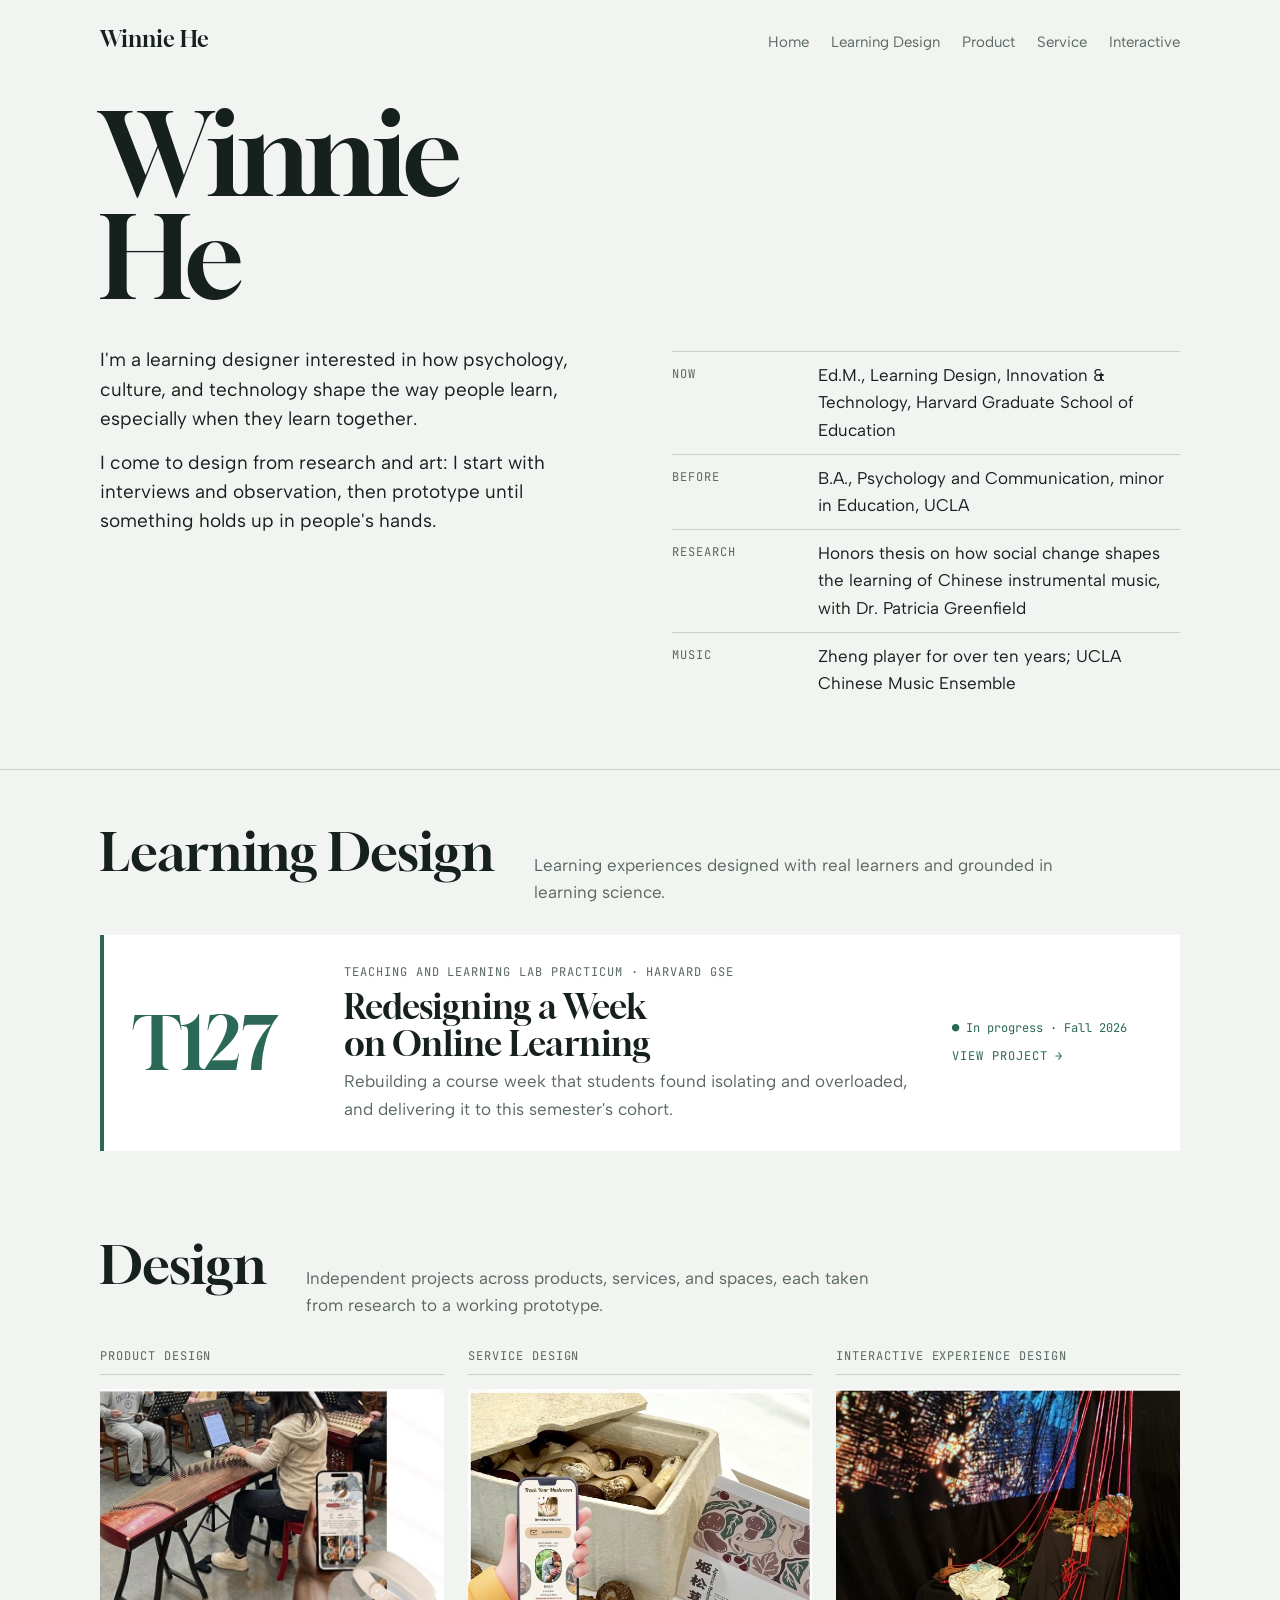
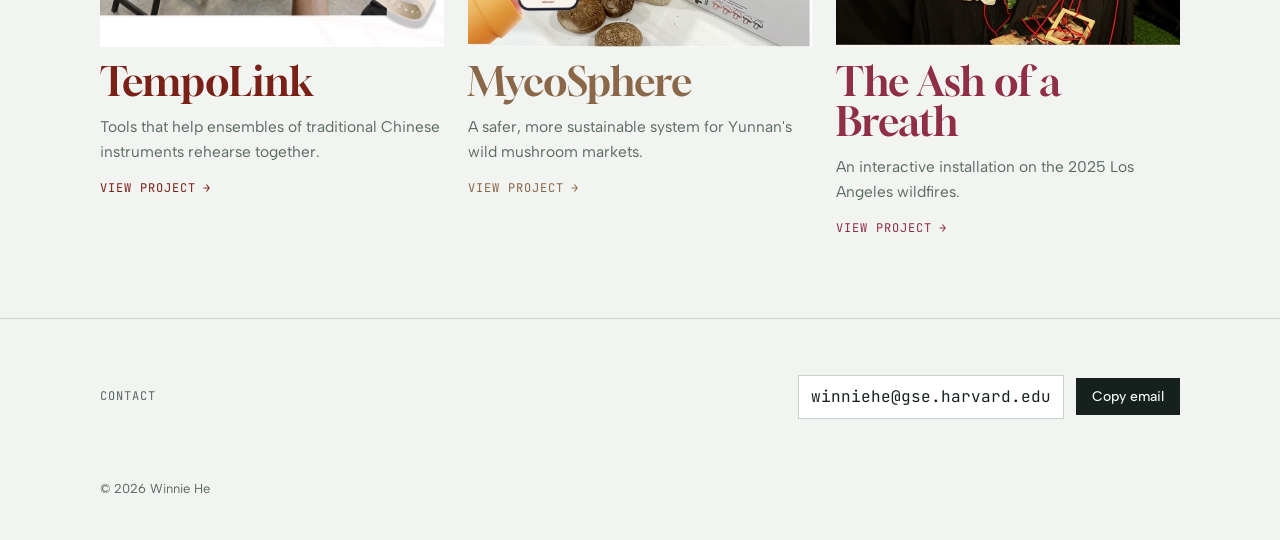
==== commit cf314e3d: "Add files via upload" ====
--- a/index.html
+++ b/index.html
@@ -241,21 +241,21 @@
       <div class="tiles">
         <a class="tile tempo" href="tempolink.html">
           <span class="cat">Product Design</span>
-          <div class="ph"><img src="img/card-tempo.jpg" alt="A zheng player in ensemble rehearsal, with the TempoLink app and wristband"></div>
+          <div class="ph"><img src="img-card-tempo.jpg" alt="A zheng player in ensemble rehearsal, with the TempoLink app and wristband"></div>
           <h2>TempoLink</h2>
           <p>Tools that help ensembles of traditional Chinese instruments rehearse together.</p>
           <span class="go">View project →</span>
         </a>
         <a class="tile myco" href="mycosphere.html">
           <span class="cat">Service Design</span>
-          <div class="ph"><img src="img/card-myco.jpg" alt="Mushrooms in a mycelium box, with the MycoSphere tracking app and illustrated sleeve"></div>
+          <div class="ph"><img src="img-card-myco.jpg" alt="Mushrooms in a mycelium box, with the MycoSphere tracking app and illustrated sleeve"></div>
           <h2>MycoSphere</h2>
           <p>A safer, more sustainable system for Yunnan's wild mushroom markets.</p>
           <span class="go">View project →</span>
         </a>
         <a class="tile ash" href="ash.html">
           <span class="cat">Interactive Experience Design</span>
-          <div class="ph"><img src="img/card-ash.jpg" alt="Charred objects bound with red cords beneath a projected aerial city image"></div>
+          <div class="ph"><img src="img-card-ash.jpg" alt="Charred objects bound with red cords beneath a projected aerial city image"></div>
           <h2>The Ash of a Breath</h2>
           <p>An interactive installation on the 2025 Los Angeles wildfires.</p>
           <span class="go">View project →</span>
